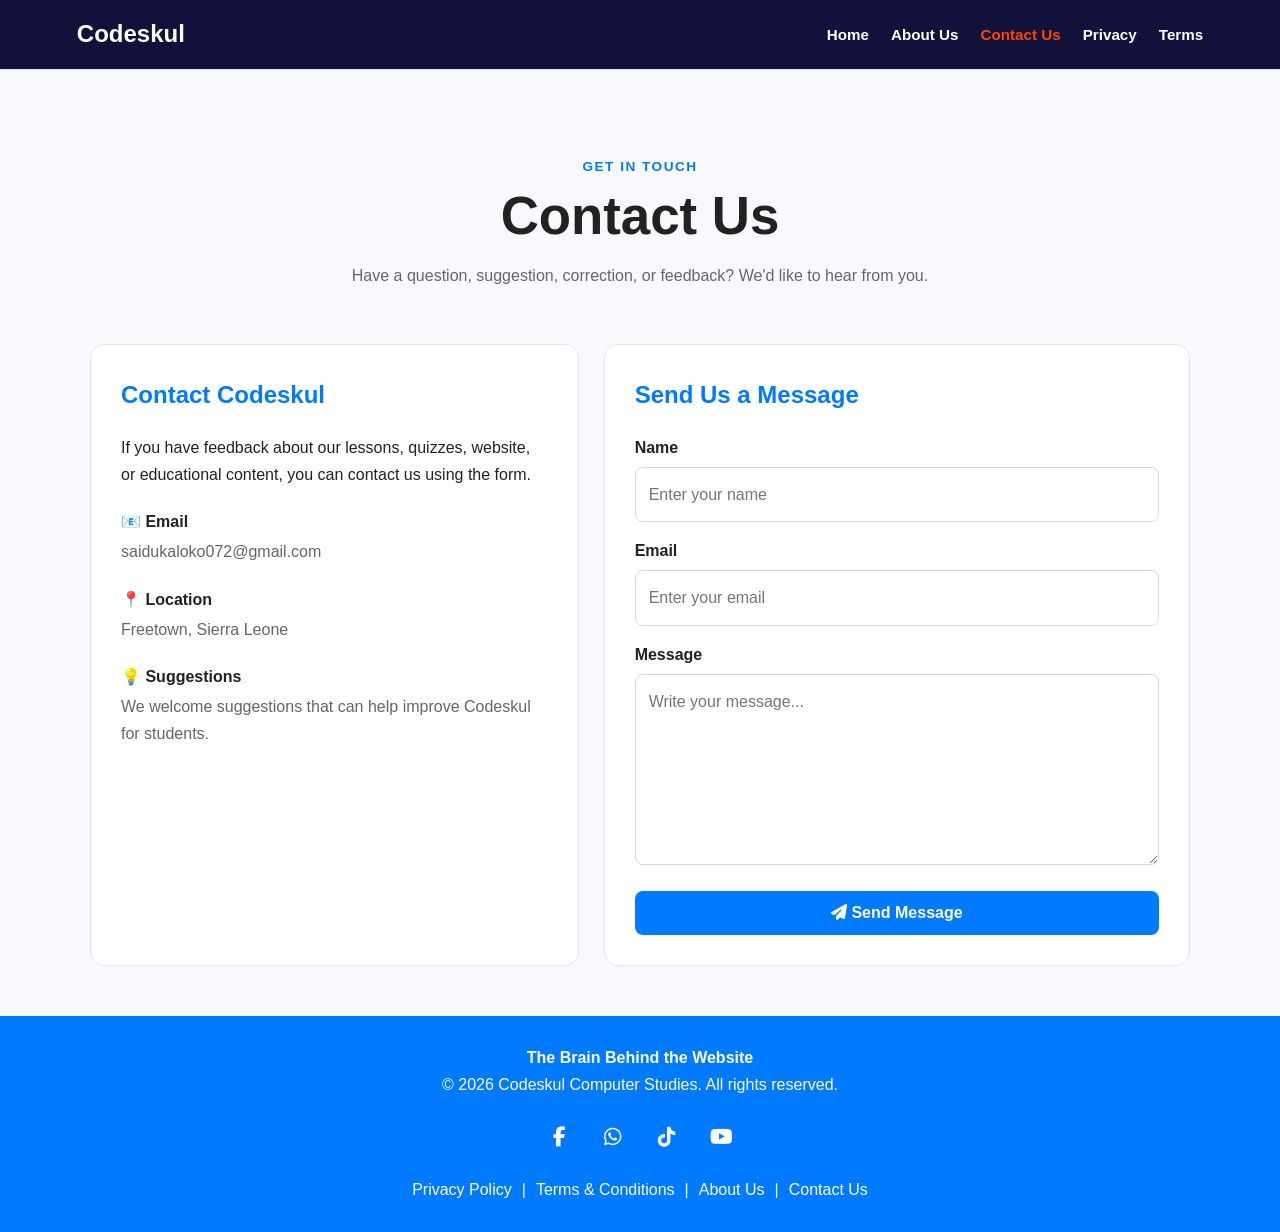
==== contact.html @ be55c410 "Added" ====
<!DOCTYPE html>
<html lang="en">

<head>
    <meta charset="UTF-8">
    <meta name="viewport" content="width=device-width, initial-scale=1.0">

    <meta name="description" content="Contact Codeskul Computer Studies.">

    <title>Contact Us | Codeskul Computer Studies</title>

    <link rel="stylesheet" href="https://cdnjs.cloudflare.com/ajax/libs/font-awesome/6.5.2/css/all.min.css">


    <!-- Font Awesome Icons -->
    
    <style>
        /* =========================
       RESET
    ========================= */

        * {
            box-sizing: border-box;
            margin: 0;
            padding: 0;
        }

        html {
            scroll-behavior: smooth;
        }

        body {
            font-family: "Segoe UI", Arial, sans-serif;
            background: #f7f9fc;
            color: #222;
            line-height: 1.7;
            overflow-x: hidden;
        }


        /* =========================
       HEADER
    ========================= */

        .site-header {
            width: 100%;
            min-height: 70px;
            padding: 12px 6%;
            background: rgb(17, 17, 60);
            display: flex;
            align-items: center;
            justify-content: space-between;
            border-bottom: 1px solid #e5e7eb;
            position: sticky;
            top: 0;
            z-index: 1000;
        }

        .logo {
            text-decoration: none;
            font-size: 1.5rem;
            font-weight: 800;
            color: white;
        }

        nav {
            display: flex;
            align-items: center;
            gap: 22px;
        }

        nav a {
            text-decoration: none;
            color: white;
            font-weight: 600;
            font-size: 0.95rem;
            transition: color 0.25s ease;
        }

        nav a:hover,
        nav a.active {
            color: orangered;
        }

        .menu-btn {
            display: none;
            border: none;
            background: transparent;
            color: white;
            font-size: 1.8rem;
            cursor: pointer;
        }


        /* =========================
       MAIN
    ========================= */

        .page-container {
            width: min(1100px, 92%);
            margin: auto;
            padding: 50px 0;
        }


        /* =========================
       HERO
    ========================= */

        .hero {
            text-align: center;
            padding: 35px 10px 55px;
        }

        .small-title {
            color: #007bff;
            font-weight: 700;
            font-size: 0.85rem;
            letter-spacing: 1.5px;
            margin-bottom: 8px;
        }

        .hero h1 {
            font-size: clamp(2rem, 6vw, 3.3rem);
            line-height: 1.15;
            margin-bottom: 15px;
        }

        .hero p:last-child {
            max-width: 700px;
            margin: auto;
            color: #666;
        }


        /* =========================
       CONTACT
    ========================= */

        .contact-layout {
            display: grid;
            grid-template-columns: 1fr 1.2fr;
            gap: 25px;
        }

        .contact-info,
        .contact-form {
            background: #ffffff;
            padding: 30px;
            border-radius: 14px;
            border: 1px solid #e5e7eb;
        }

        .contact-info h2,
        .contact-form h2 {
            margin-bottom: 18px;
            color: #007bff;
        }

        .contact-item {
            margin-top: 20px;
        }

        .contact-item strong {
            display: block;
            margin-bottom: 3px;
        }

        .contact-item p {
            color: #666;
        }


        /* =========================
       FORM
    ========================= */

        .contact-form label {
            display: block;
            margin: 15px 0 6px;
            font-weight: 600;
        }

        .contact-form input,
        .contact-form textarea {
            width: 100%;
            padding: 13px;
            border: 1px solid #d5d9df;
            border-radius: 8px;
            font: inherit;
            outline: none;
            background: white;
            transition: border-color 0.25s ease;
        }

        .contact-form input:focus,
        .contact-form textarea:focus {
            border-color: #007bff;
        }

        .contact-form textarea {
            resize: vertical;
            min-height: 140px;
        }

        .contact-form button {
            margin-top: 18px;
            width: 100%;
            padding: 13px;
            border: none;
            border-radius: 8px;
            background: #007bff;
            color: white;
            font-size: 1rem;
            font-weight: 700;
            cursor: pointer;
            transition: 0.25s ease;
        }

        .contact-form button:hover {
            background: #005fc7;
        }

        .contact-form button:active {
            transform: scale(0.98);
        }


        /* =========================
       FOOTER
    ========================= */

        footer {
            background: #007bff;
            color: white;
            text-align: center;
            padding: 28px 5%;
        }

        #brainLink {
            color: white;
            text-decoration: none;
            font-weight: 700;
        }

        #brainLink:hover {
            text-decoration: underline;
        }


        /* =========================
       SOCIAL ICONS
    ========================= */

        .social-icons {
            display: flex;
            justify-content: center;
            align-items: center;
            flex-wrap: wrap;
            gap: 12px;
            margin-top: 18px;
        }

        .social-icons a {
            width: 42px;
            height: 42px;
            display: flex;
            justify-content: center;
            align-items: center;
            color: white;
            border-radius: 50%;
            text-decoration: none;
            font-size: 20px;
            transition: 0.25s ease;
        }

        .social-icons a:hover {
            transform: translateY(-3px);
        }

        #face:hover {
            background: #1877f2;
        }

        #what:hover {
            background: #25d366;
        }

        #tik:hover {
            background: #111;
        }

        #you:hover {
            background: #ff0000;
        }


        /* =========================
       FOOTER LINKS
    ========================= */

        .footer-links {
            display: flex;
            justify-content: center;
            flex-wrap: wrap;
            gap: 10px;
            margin-top: 18px;
        }

        .footer-links a {
            color: white;
            text-decoration: none;
        
        }

        .footer-links a:hover {
            text-decoration: underline;
        }


        /* =========================
       MOBILE
    ========================= */

        @media (max-width: 768px) {

            .site-header {
                padding: 12px 5%;
            }

            .menu-btn {
                display: block;
            }

            nav {
                display: none;
                position: absolute;
                top: 70px;
                left: 0;
                width: 100%;
                background: rgb(17, 17, 60);
                flex-direction: column;
                align-items: stretch;
                gap: 0;
            }

            nav.show {
                display: flex;
            }

            nav a {
                padding: 15px 5%;
                border-top: 1px solid rgba(255, 255, 255, 0.1);
            }

            .page-container {
                width: 92%;
                padding: 30px 0;
            }

            .hero {
                padding: 25px 5px 35px;
            }

            .contact-layout {
                grid-template-columns: 1fr;
            }

            .contact-info,
            .contact-form {
                padding: 22px;
            }

            .footer-links {
                flex-direction: column;
                gap: 6px;
            }
        }



        
    </style>

</head>

<body><!-- =========================
     HEADER
========================= -->

    <header class="site-header">

        <a href="index.html" class="logo">
            Codeskul
        </a>

        <button class="menu-btn" id="menuBtn" type="button" aria-label="Open menu">
            ☰
        </button>

        <nav id="mainNav">

            <a href="index.html">
                Home
            </a>

            <a href="about.html">
                About Us
            </a>

            <a href="contact.html" class="active">
                Contact Us
            </a>

            <a href="privacy.html">
                Privacy
            </a>

            <a href="terms.html">
                Terms
            </a>

        </nav>

    </header>


    <!-- =========================
     MAIN
========================= -->

    <main class="page-container">

        <section class="hero">

            <p class="small-title">
                GET IN TOUCH
            </p>

            <h1>
                Contact Us
            </h1>

            <p>
                Have a question, suggestion, correction, or
                feedback? We'd like to hear from you.
            </p>

        </section>


        <section class="contact-layout">


            <!-- CONTACT INFORMATION -->

            <div class="contact-info">

                <h2>
                    Contact Codeskul
                </h2>

                <p>
                    If you have feedback about our lessons,
                    quizzes, website, or educational content,
                    you can contact us using the form.
                </p>


                <div class="contact-item">

                    <strong>
                        📧 Email
                    </strong>

                    <p>
                        saidukaloko072@gmail.com
                    </p>

                </div>


                <div class="contact-item">

                    <strong>
                        📍 Location
                    </strong>

                    <p>
                        Freetown, Sierra Leone
                    </p>

                </div>


                <div class="contact-item">

                    <strong>
                        💡 Suggestions
                    </strong>

                    <p>
                        We welcome suggestions that can help
                        improve Codeskul for students.
                    </p>

                </div>

            </div>


            <!-- =========================
             WORKING FORMSUBMIT FORM
        ========================= -->

            <form action="https://formsubmit.co/saidukaloko072@gmail.com" method="POST" class="contact-form">

                <!-- Email subject -->

                <input type="hidden" name="_subject" value="New Message from Codeskul Website">


                <!-- Email format -->

                <input type="hidden" name="_template" value="table">


                <!-- Redirect after successful submission -->

                <input type="hidden" name="_next" value="https://YOUR-NETLIFY-SITE.netlify.app/thank-you.html">


                <h2>
                    Send Us a Message
                </h2>


                <label for="name">
                    Name
                </label>

                <input type="text" id="name" name="name" placeholder="Enter your name" autocomplete="name" required>


                <label for="email">
                    Email
                </label>

                <input type="email" id="email" name="email" placeholder="Enter your email" autocomplete="email"
                    required>


                <label for="message">
                    Message
                </label>

                <textarea id="message" name="message" rows="6" placeholder="Write your message..." required></textarea>


                <button type="submit">
                    <i class="fa-solid fa-paper-plane"></i>
                    Send Message
                </button>

            </form>

        </section>

    </main>


    <!-- =========================
     FOOTER
========================= -->

    <footer>

        <a href="brain.html" id="brainLink">
            The Brain Behind the Website
        </a>

        <p>
            © <span id="year"></span>
            Codeskul Computer Studies.
            All rights reserved.
        </p>


        <!-- SOCIAL MEDIA -->

        <div class="social-icons">

            <a href="https://facebook.com/share/1JX79R6VAV/?mibextid=wwXlfr" target="_blank" rel="noopener noreferrer" id="face"
                aria-label="Facebook">

                <i class="fab fa-facebook-f"></i>

            </a>


            <a href="https://wa.me/CSDSBJODZZSKC1" target="_blank" rel="noopener noreferrer" id="what"
                aria-label="WhatsApp">

                <i class="fab fa-whatsapp"></i>

            </a>


            <a href="https://www.tiktok.com/@codeskul577?r=1&_t=ZS-9AjpOmxjKzs" target="_blank" rel="noopener noreferrer" id="tik"
                aria-label="TikTok">

                <i class="fab fa-tiktok"></i>

            </a>


            <a href="https://www.youtube.com/@SaiduKalokoh-j5y" target="_blank" rel="noopener noreferrer" id="you"
                aria-label="YouTube">

                <i class="fab fa-youtube"></i>

            </a>

        </div>


        <div class="footer-links">

            <a href="privacy.html">
                Privacy Policy
            </a>

            <span>|</span>

            <a href="terms.html">
                Terms & Conditions
            </a>

            <span>|</span>

            <a href="about.html">
                About Us
            </a>

            <span>|</span>

            <a href="contact.html">
                Contact Us
            </a>

        </div>

    </footer>


    <!-- =========================
     JAVASCRIPT
========================= -->

    <script>

        /* =========================
           MOBILE MENU
        ========================= */

        const menuBtn =
            document.getElementById("menuBtn");

        const mainNav =
            document.getElementById("mainNav");


        if (menuBtn && mainNav) {

            menuBtn.addEventListener("click", function () {

                mainNav.classList.toggle("show");

                if (mainNav.classList.contains("show")) {

                    menuBtn.textContent = "✕";
                    menuBtn.setAttribute(
                        "aria-label",
                        "Close menu"
                    );

                } else {

                    menuBtn.textContent = "☰";
                    menuBtn.setAttribute(
                        "aria-label",
                        "Open menu"
                    );

                }

            });

        }


        /* =========================
           COPYRIGHT YEAR
        ========================= */

        const year =
            document.getElementById("year");

        if (year) {

            year.textContent =
                new Date().getFullYear();

        }


        /*
         * IMPORTANT:
         *
         * There is NO submit event handler here.
         *
         * We deliberately do NOT use:
         *
         * event.preventDefault();
         *
         * because FormSubmit needs the browser
         * to submit the form normally.
         */

    </script>

</body>

</html>
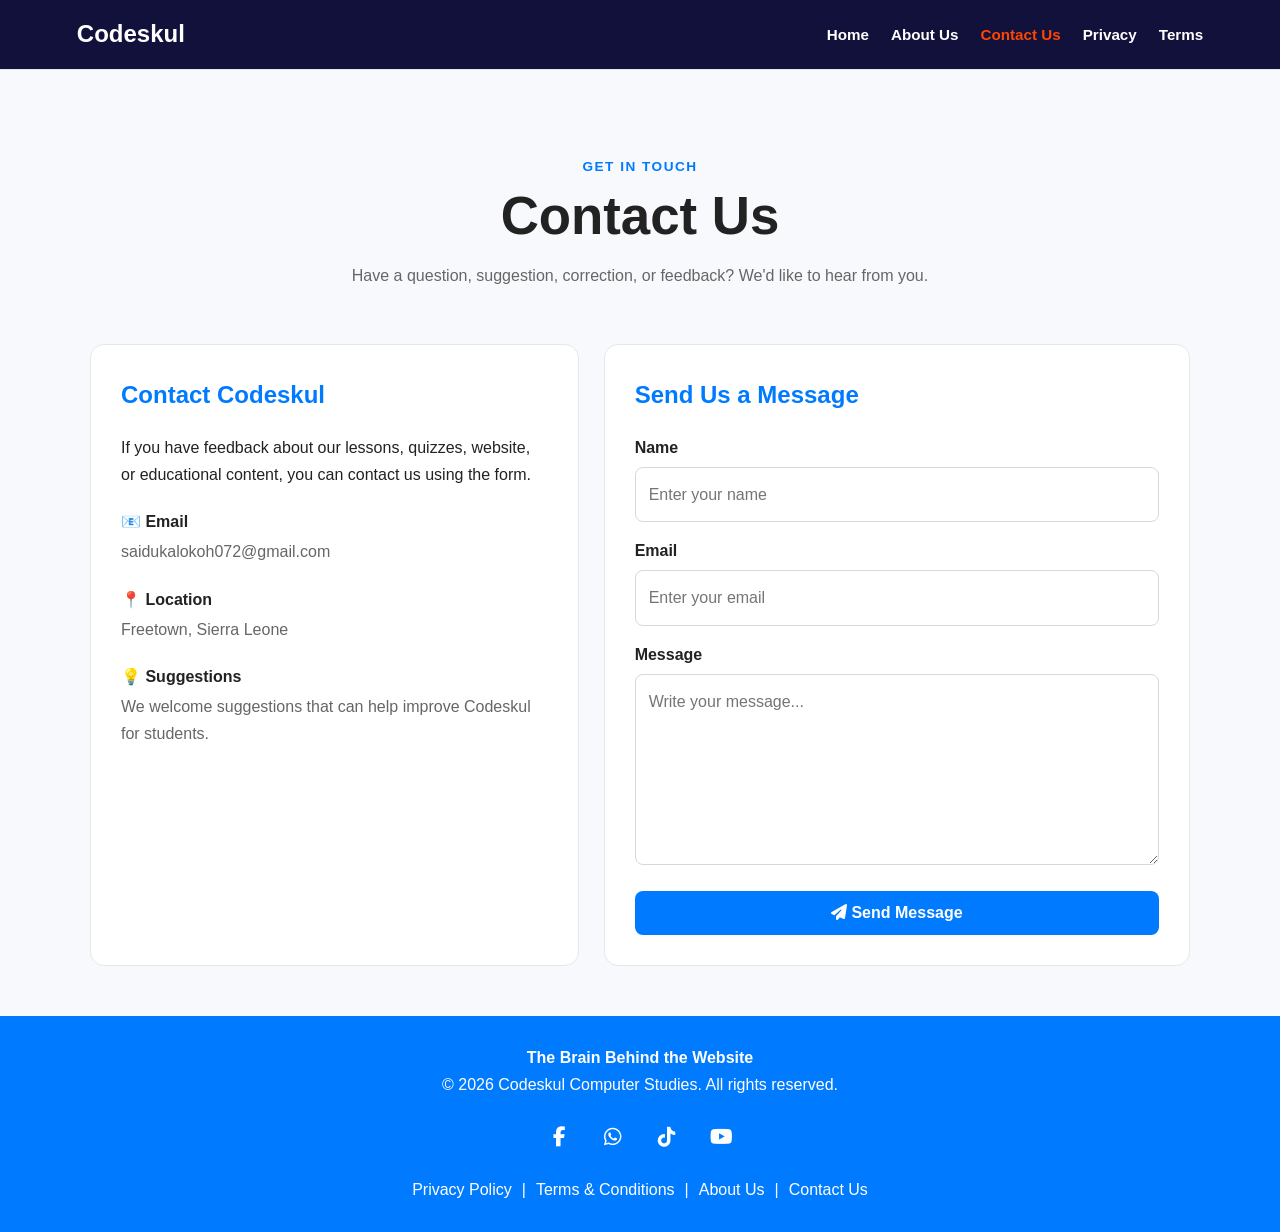
==== commit ffbb2dee: "Update contact.html" ====
--- a/contact.html
+++ b/contact.html
@@ -474,7 +474,7 @@
                     </strong>
 
                     <p>
-                        saidukaloko072@gmail.com
+                        saidukalokoh072@gmail.com
                     </p>
 
                 </div>
@@ -513,7 +513,7 @@
              WORKING FORMSUBMIT FORM
         ========================= -->
 
-            <form action="https://formsubmit.co/saidukaloko072@gmail.com" method="POST" class="contact-form">
+            <form action="https://formsubmit.co/saidukalokoh072@gmail.com" method="POST" class="contact-form">
 
                 <!-- Email subject -->
 
@@ -731,4 +731,4 @@
 
 </body>
 
-</html>+</html>
